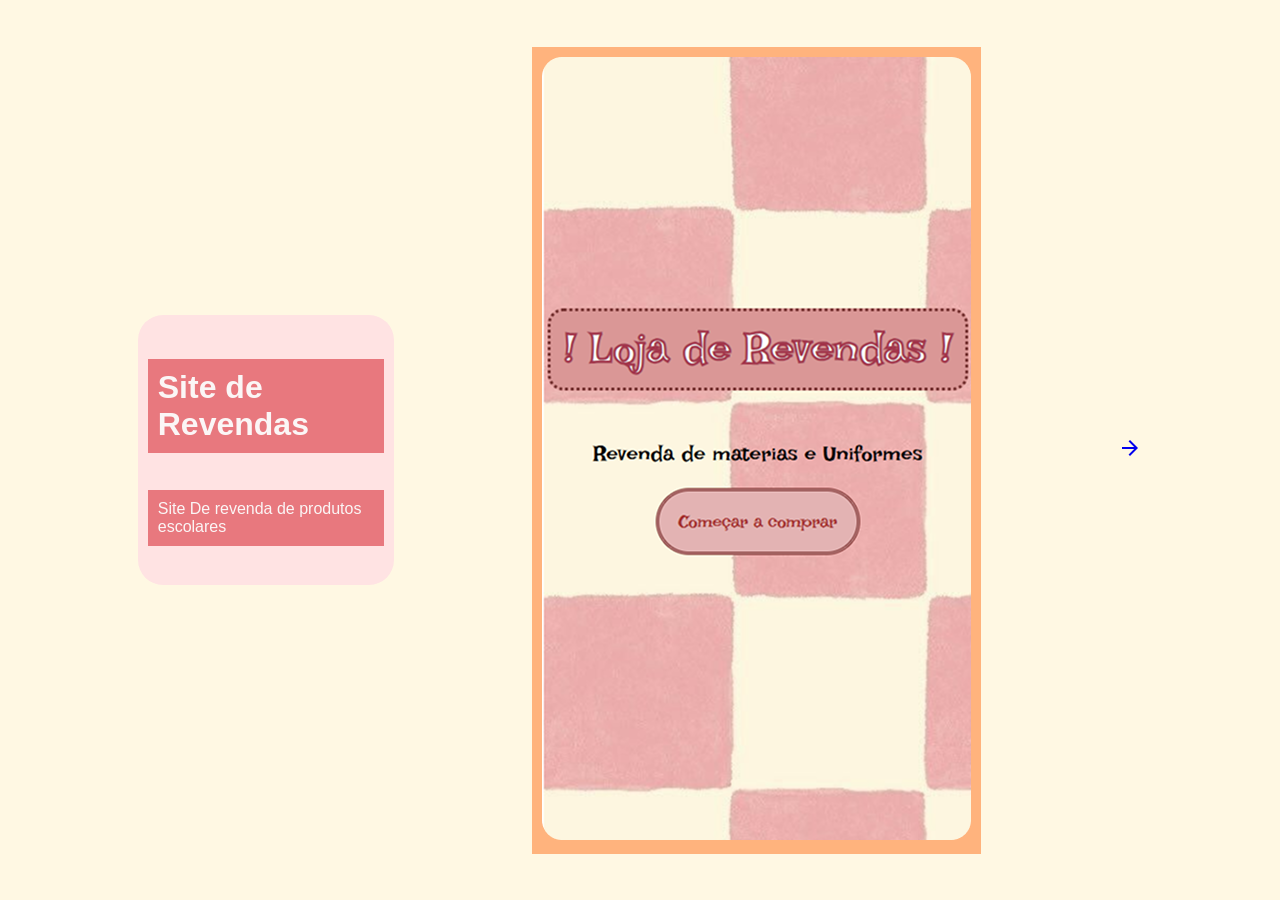
==== portifolio1.html @ 486ed39f "Finish??" ====
<!DOCTYPE html>
<html lang="pt-br">

<head>
    <meta charset="UTF-8">
    <meta name="viewport" content="width=device-width, initial-scale=1.0">
    <title>Projeto 1</title>
    <link rel="stylesheet" href="https://fonts.googleapis.com/css2?family=Material+Symbols+Outlined:opsz,wght,FILL,GRAD@20..48,100..700,0..1,-50..200&icon_names=arrow_forward" />
    <link rel="stylesheet" href="portifoliocss.css">
</head>

<body>
    <div class="container">
        <div class="contairner-texto">

            <h1>Site de Revendas</h1>
            <p>Site De revenda de produtos escolares</p>

        </div>


        <div class="imgg">
            <img src="img/Captura de tela 2026-06-09 143531 1.png" alt="">
        </div>
            <a href="portifolio2.html"><span class="material-symbols-outlined">
arrow_forward
</span>
    </div>

</body>

</html>
---- portifoliocss.css ----
.contairner-texto{
    display: flex;
    flex-flow: column;
    background-color: #FFE3E3;
    padding: 10px;
    width: 20%;
    height: 30%;
    justify-content: center;
    align-items: center;
    border-radius: 25px;

}
*{
    box-sizing: border-box;
}

body{
    background-color: #FFF8E3;
    margin: 0;
    justify-content: space-between;
    width: 100vw;
    height: 100vh;
}

.container{
    flex-flow: wrap;
    display: flex;
    justify-content: space-evenly;
    width: 100%;
    height: 100%;
    align-items: center;
}

.imgg{
    background-color: #FFB37D;
    padding: 10px;
    width: fit-content;
    height: fit-content;
}

h1, p{
    font-family: 'Poppins', sans-serif;
    background-color: #E8787E;
    width: fit-content;
    padding: 10px;
    color: rgb(251, 246, 246);
}
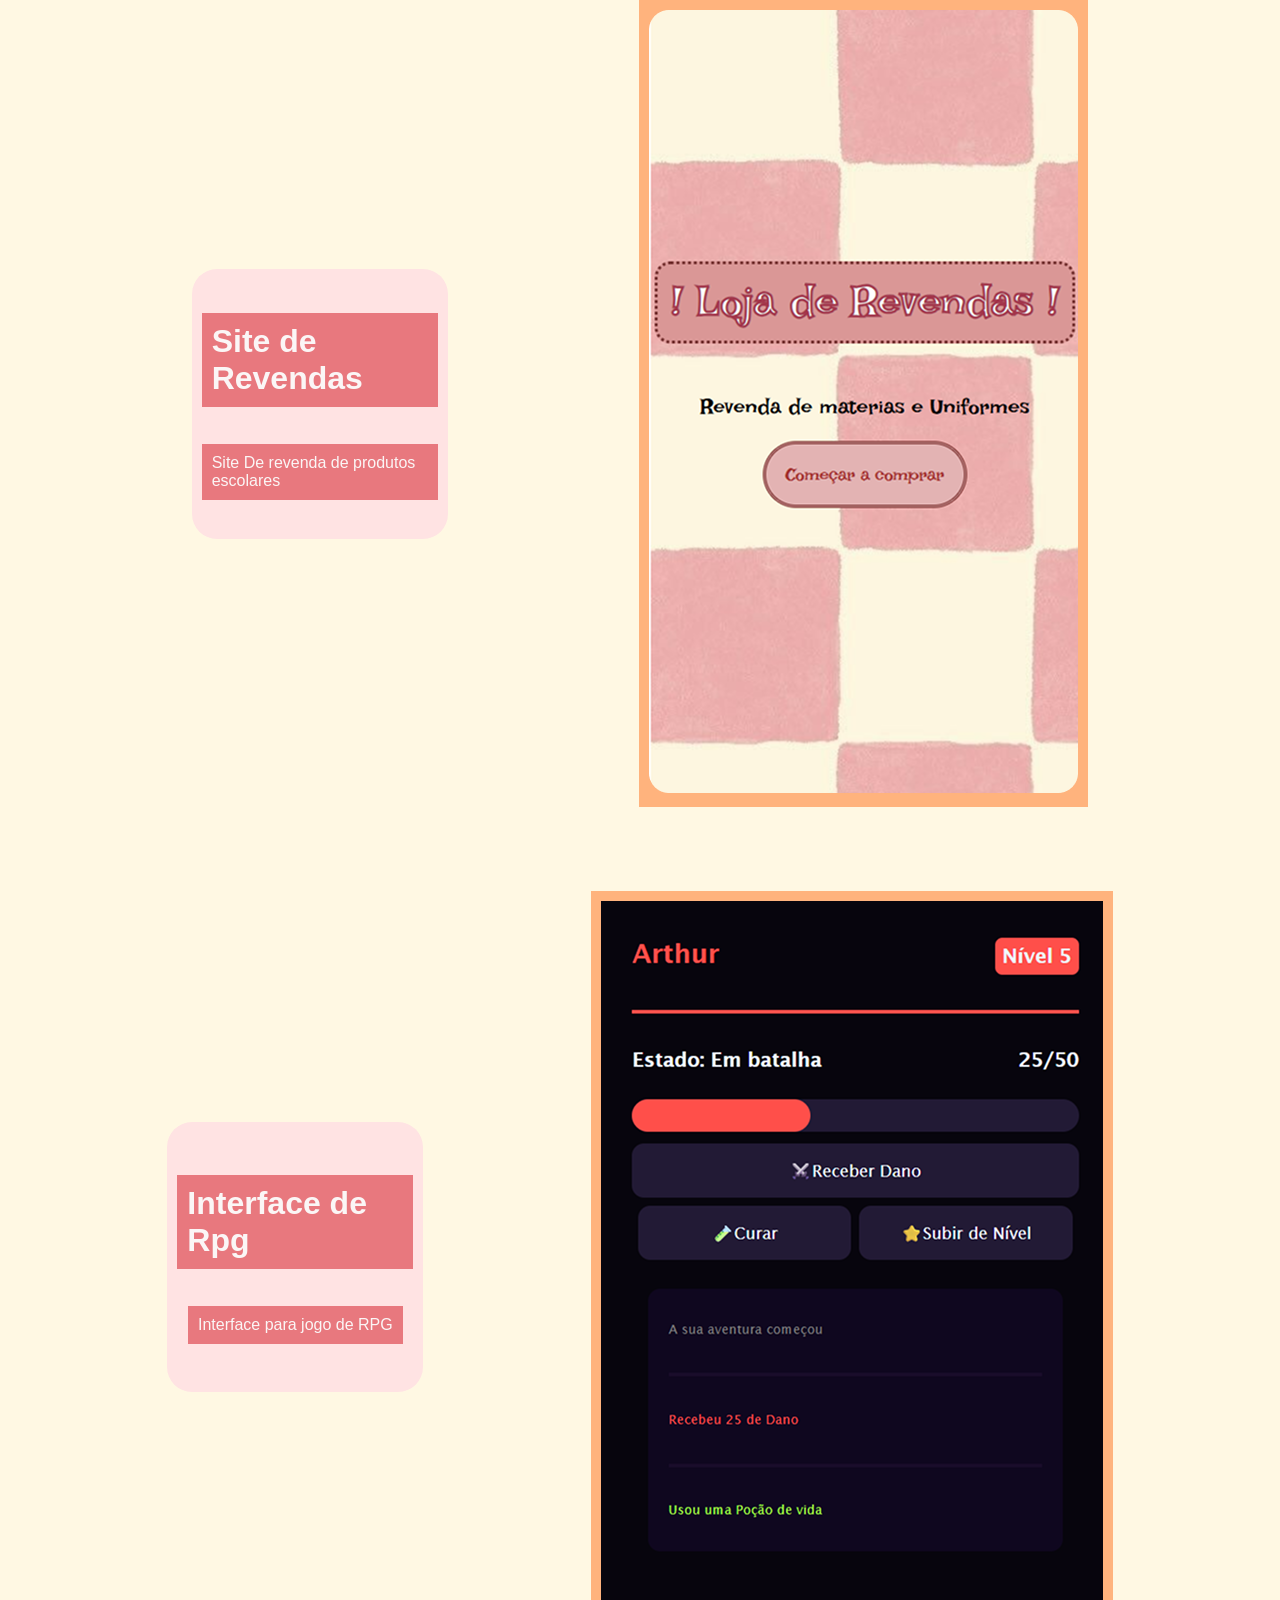
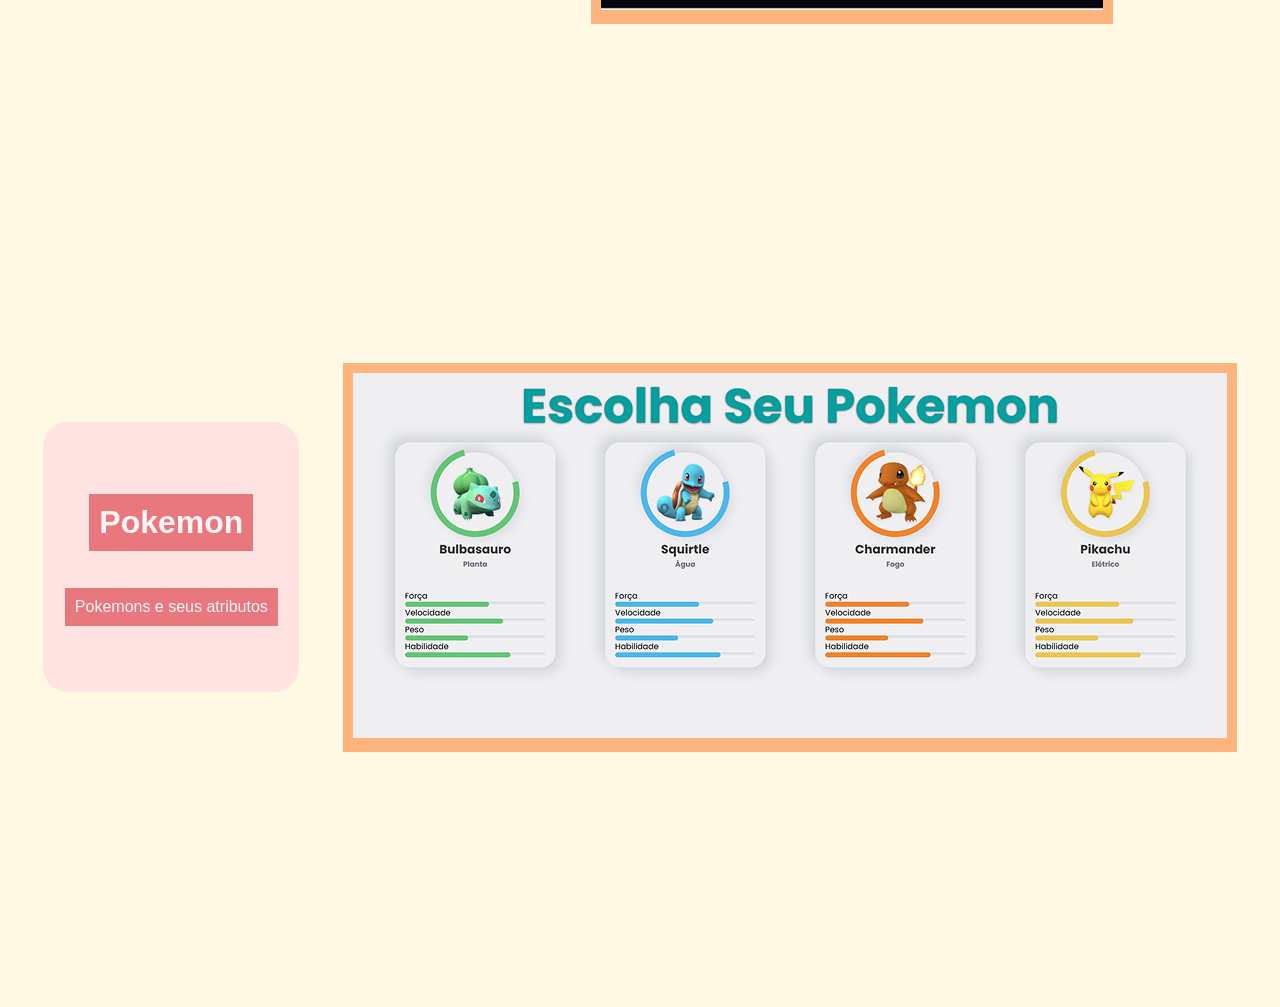
==== commit 81c4bcd8: "Finish" ====
--- a/portifolio1.html
+++ b/portifolio1.html
@@ -22,9 +22,38 @@
         <div class="imgg">
             <img src="img/Captura de tela 2026-06-09 143531 1.png" alt="">
         </div>
-            <a href="portifolio2.html"><span class="material-symbols-outlined">
-arrow_forward
-</span>
+    <div class="container">
+        <div class="contairner-texto">
+
+            <h1>Interface de Rpg</h1>
+            <p>Interface para jogo de RPG</p>
+
+        </div>
+
+
+        <div class="imgg">
+            <img src="img/Jogo.png" alt="">
+        </div>
+
+    </div>
+ <div class="container">
+        <div class="contairner-texto">
+
+            <h1>Pokemon</h1>
+            <p>Pokemons e seus atributos</p>
+
+        </div>
+
+
+        <div class="imgg">
+            <img src="img/poemon.png" alt="">
+        </div>
+
+
+
+    </div>
+
+
     </div>
 
 </body>
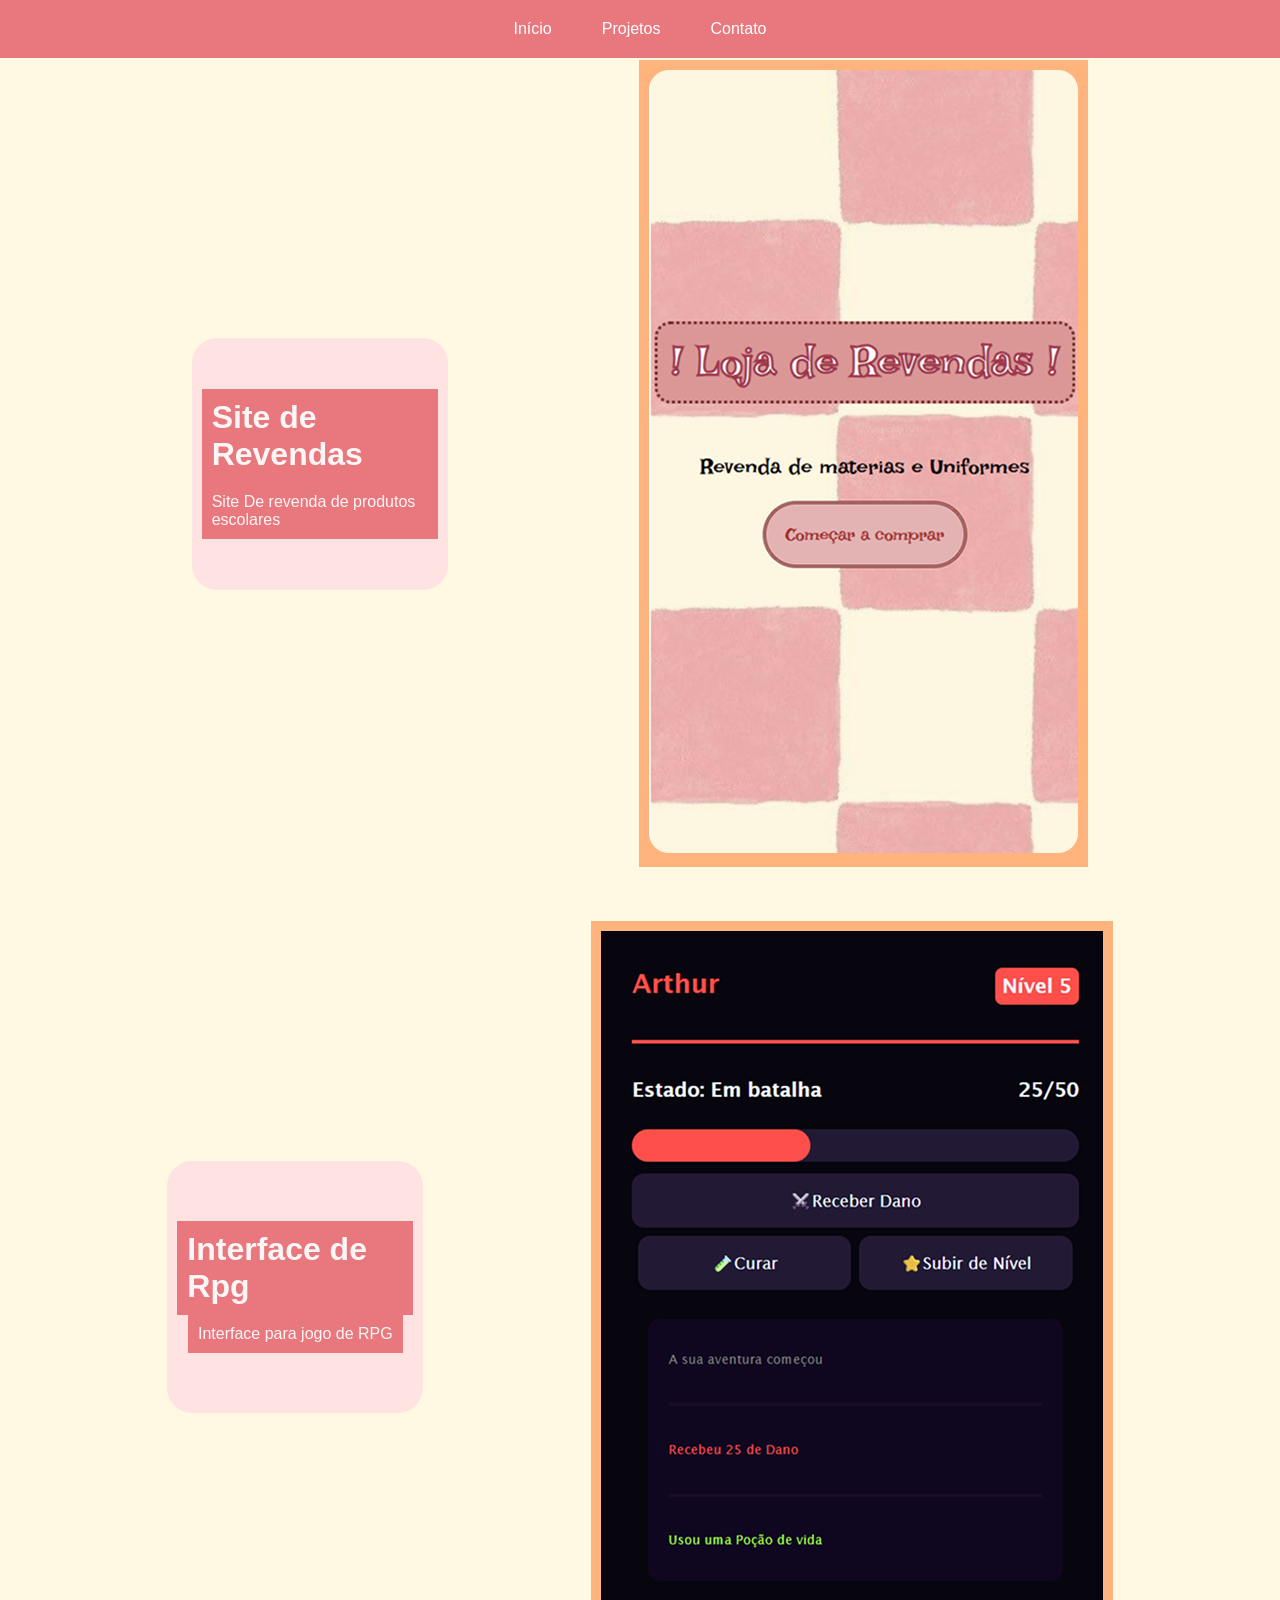
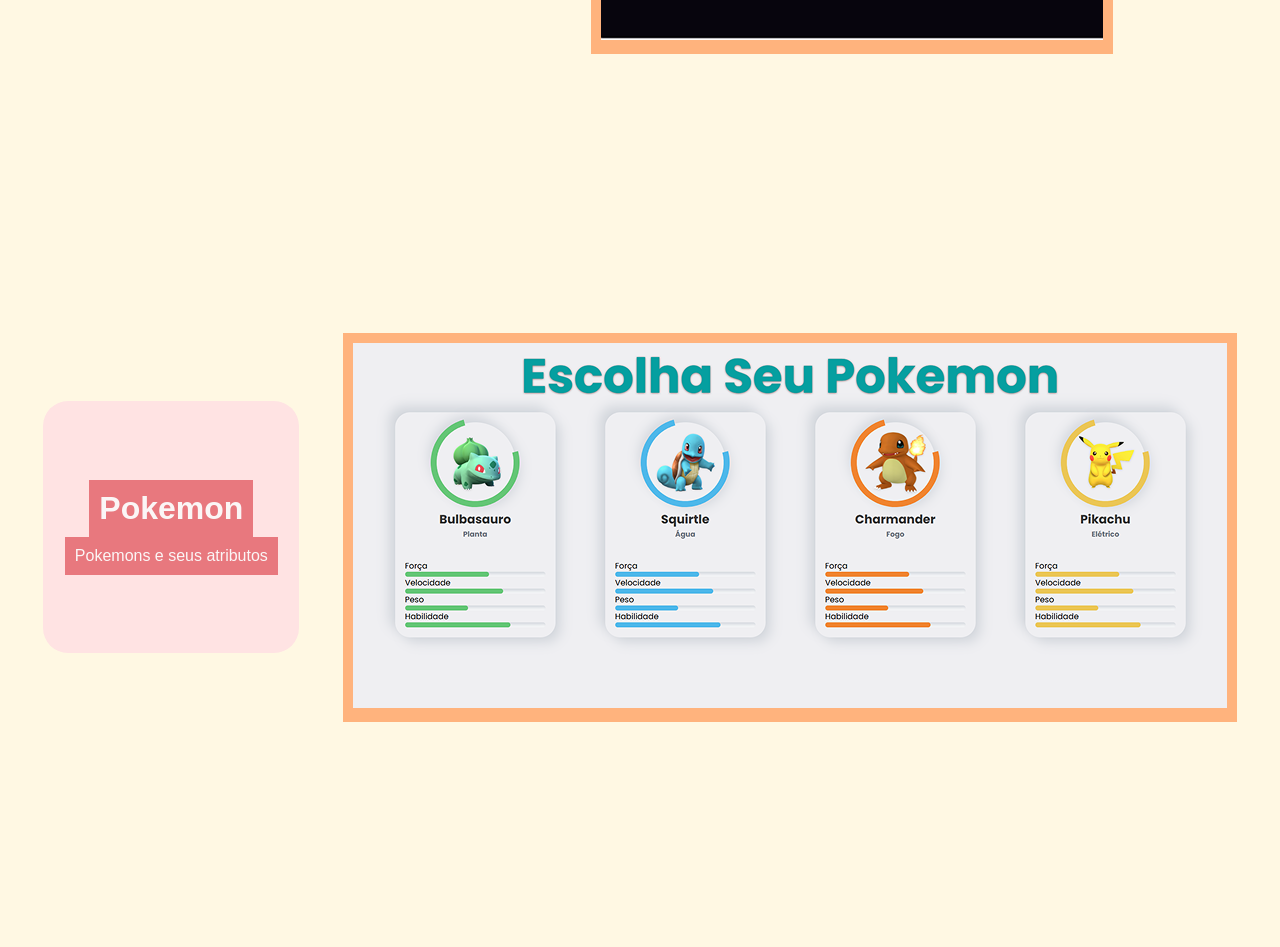
==== commit a9c96a0a: "Menuuu" ====
--- a/portifolio1.html
+++ b/portifolio1.html
@@ -10,6 +10,13 @@
 </head>
 
 <body>
+        <nav class="Menu">
+   <ul>
+    <li><a href="index.html">Início</a></li>
+    <li><a href="portifolio1.html">Projetos</a></li>
+    <li><a href="#">Contato</a></li>
+   </ul>
+    </nav>
     <div class="container">
         <div class="contairner-texto">
 
--- a/portifoliocss.css
+++ b/portifoliocss.css
@@ -1,3 +1,10 @@
+*{
+    box-sizing: border-box;
+    padding: 0;
+    margin: 0;
+}
+
+
 .contairner-texto{
     display: flex;
     flex-flow: column;
@@ -10,9 +17,7 @@
     border-radius: 25px;
 
 }
-*{
-    box-sizing: border-box;
-}
+
 
 body{
     background-color: #FFF8E3;
@@ -20,6 +25,7 @@
     justify-content: space-between;
     width: 100vw;
     height: 100vh;
+    padding-top: 60px;
 }
 
 .container{
@@ -44,4 +50,61 @@
     width: fit-content;
     padding: 10px;
     color: rgb(251, 246, 246);
-}+}
+
+nav.Menu {
+    position: absolute;
+    top: 0;
+    left: 0;
+    width: 100%;
+    background-color: #E8787E;
+    z-index: 2;
+    padding: 15px 30px;
+    display: flex;
+    justify-content: center;
+}
+
+nav.Menu ul {
+    display: flex;
+    list-style: none;
+    gap: 30px;
+}
+
+nav.Menu li {
+    margin: 0;
+}
+
+nav.Menu a {
+    position: static !important;
+    top: auto !important;
+    left: auto !important;
+    transform: none !important;
+    background-color: transparent;
+    color: white;
+    text-decoration: none;
+    border-radius: 0;
+    padding: 5px 10px;
+    font-family: 'Poppins', sans-serif;
+    font-weight: 500;
+    display: inline-block;
+}
+
+nav.Menu a:hover {
+    background-color: rgba(255, 255, 255, 0.2);
+    border-radius: 5px;
+}
+
+a{
+    position: absolute;
+    z-index: 2;
+    top: 350px;
+    left: 50%;
+    transform: translateX(-50%);
+    display: inline-block;
+    padding: 12px 24px;
+    background-color: #E8787E;
+    color: white;
+    text-decoration: none;
+    border-radius: 60px;
+    font-family: 'Poppins', sans-serif;
+}
